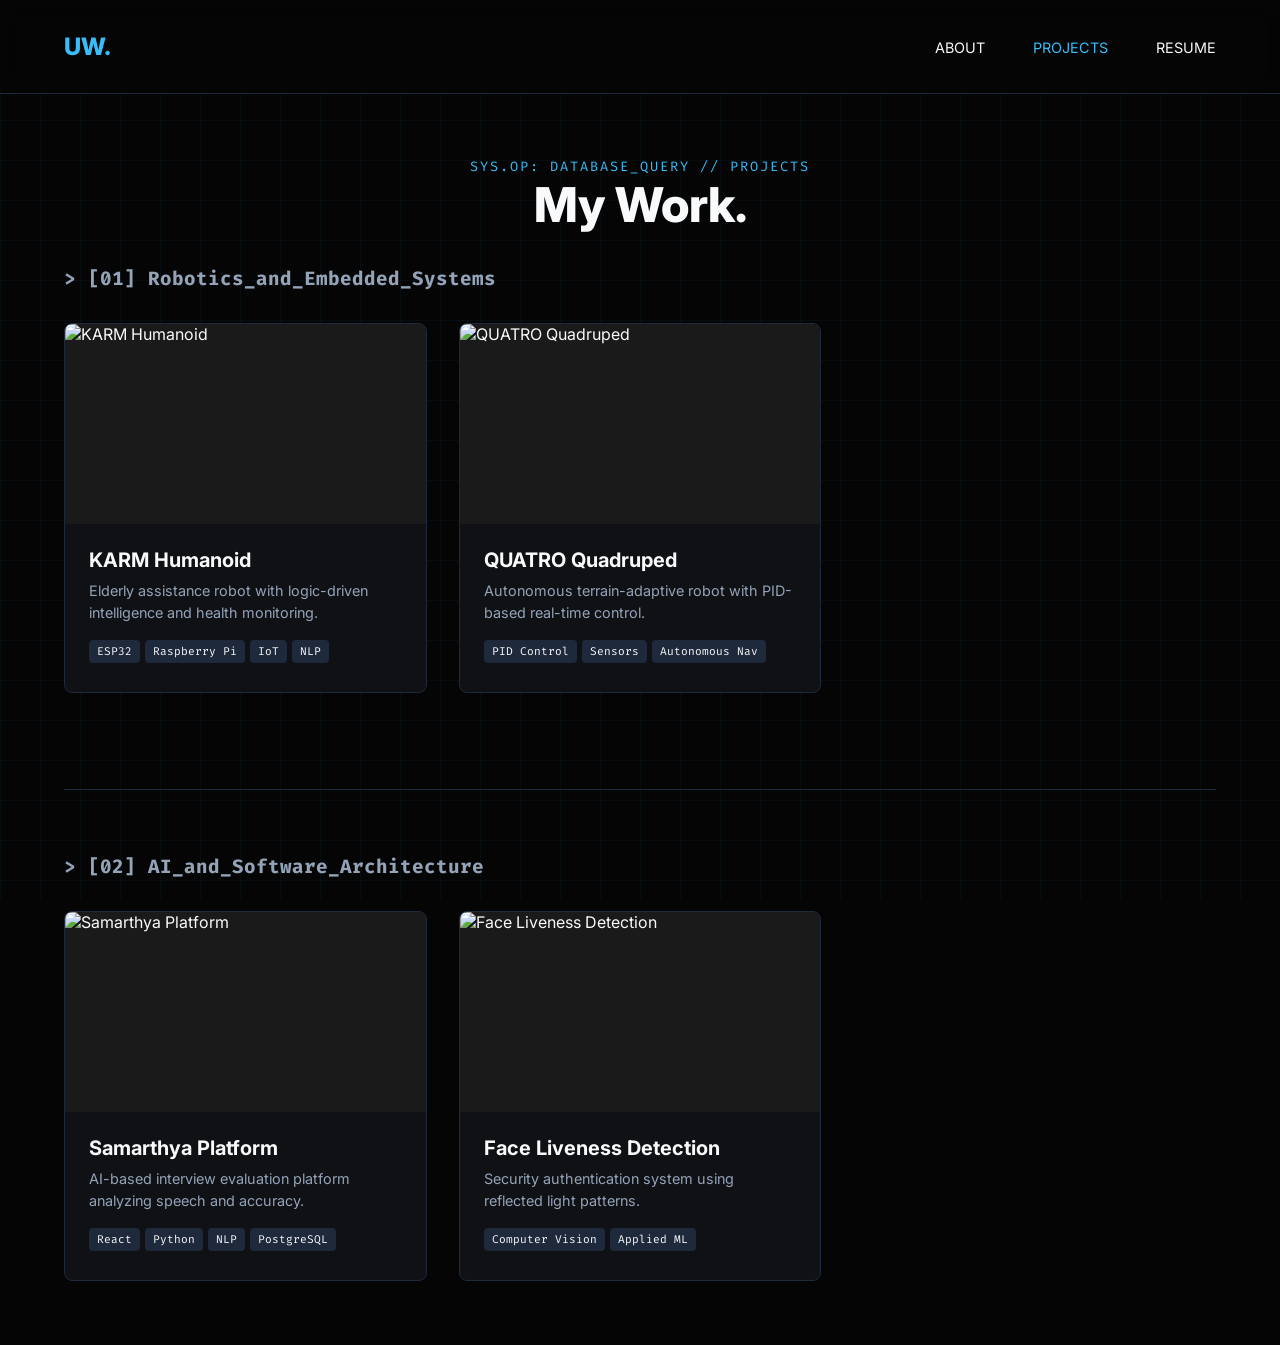
==== projects.html @ e4fb8365 "Create projects.html" ====
<!DOCTYPE html>
<html lang="en">
<head>
    <meta charset="UTF-8">
    <meta name="viewport" content="width=device-width, initial-scale=1.0">
    <title>Projects | Uday Wasu</title>
    <link href="https://fonts.googleapis.com/css2?family=Inter:wght@300;400;600;800&family=Fira+Code:wght@400;600&display=swap" rel="stylesheet">
    <style>
        :root {
            --bg-color: #050505;
            --card-bg: #0f1115;
            --accent: #38bdf8;
            --accent-hw: #fb923c; /* Orange for hardware */
            --text-main: #f8fafc;
            --text-dim: #94a3b8;
            --border-color: #1e293b;
        }

        * { margin: 0; padding: 0; box-sizing: border-box; }

        body {
            font-family: 'Inter', sans-serif;
            background-color: var(--bg-color);
            color: var(--text-main);
            overflow-x: hidden;
        }

        /* Subtle Blueprint Background (Consistent with Home) */
        .blueprint-bg {
            position: fixed;
            top: 0; left: 0; width: 100vw; height: 100vh;
            background-image: 
                linear-gradient(rgba(56, 189, 248, 0.05) 1px, transparent 1px),
                linear-gradient(90deg, rgba(56, 189, 248, 0.05) 1px, transparent 1px);
            background-size: 40px 40px;
            z-index: -1;
            pointer-events: none;
        }

        /* Navigation */
        nav {
            display: flex; justify-content: space-between; align-items: center;
            padding: 2rem 5%; background: rgba(5, 5, 5, 0.8);
            backdrop-filter: blur(10px); position: sticky; top: 0; z-index: 100;
            border-bottom: 1px solid var(--border-color);
        }
        .logo img { height: 40px; filter: drop-shadow(0 0 8px rgba(56,189,248,0.5)); }
        nav ul { display: flex; list-style: none; gap: 3rem; }
        nav a { text-decoration: none; color: var(--text-main); font-size: 0.9rem; text-transform: uppercase; transition: color 0.3s; }
        nav a:hover, nav a.active { color: var(--accent); }

        /* Page Header */
        .page-header { padding: 4rem 5% 2rem; text-align: center; }
        .page-header h1 { font-size: 3rem; font-weight: 800; }
        .system-status { font-family: 'Fira Code', monospace; color: var(--accent); font-size: 0.85rem; letter-spacing: 2px; }

        /* Project Sections */
        .section-title { font-family: 'Fira Code', monospace; font-size: 1.2rem; color: var(--text-dim); margin-bottom: 2rem; padding: 0 5%; }
        
        .project-grid {
            display: grid; grid-template-columns: repeat(auto-fill, minmax(320px, 1fr));
            gap: 2rem; padding: 0 5% 4rem;
        }

        /* The Cards */
        .card {
            background: var(--card-bg); border: 1px solid var(--border-color);
            border-radius: 8px; overflow: hidden; cursor: pointer;
            transition: all 0.3s ease; display: flex; flex-direction: column;
        }
        .card:hover { border-color: var(--accent); transform: translateY(-5px); box-shadow: 0 10px 30px rgba(56, 189, 248, 0.1); }
        
        .card-img-container { width: 100%; height: 200px; overflow: hidden; background: #1a1a1a; }
        .card-img-container img { width: 100%; height: 100%; object-fit: cover; transition: transform 0.5s ease; }
        .card:hover .card-img-container img { transform: scale(1.05); }
        
        .card-content { padding: 1.5rem; flex-grow: 1; }
        .card-title { font-size: 1.25rem; margin-bottom: 0.5rem; }
        .card-desc { color: var(--text-dim); font-size: 0.9rem; line-height: 1.5; margin-bottom: 1rem; }
        .tag { display: inline-block; font-family: 'Fira Code', monospace; font-size: 0.7rem; padding: 4px 8px; border-radius: 4px; background: #1e293b; margin: 0 5px 5px 0; }

        /* Animated Partition (The "Laser" Scanner) */
        .partition {
            width: 90%; height: 1px; background: var(--border-color);
            margin: 2rem auto 4rem; position: relative; overflow: hidden;
        }
        .partition::after {
            content: ''; position: absolute; top: 0; left: -50%; width: 50%; height: 100%;
            background: linear-gradient(90deg, transparent, var(--accent), transparent);
            animation: scan 4s infinite linear;
        }
        @keyframes scan { 0% { left: -50%; } 100% { left: 100%; } }

        /* Modal (Detailed View) */
        .modal-overlay {
            position: fixed; top: 0; left: 0; width: 100vw; height: 100vh;
            background: rgba(5, 5, 5, 0.95); backdrop-filter: blur(10px);
            z-index: 1000; opacity: 0; pointer-events: none; transition: opacity 0.3s ease;
            display: flex; justify-content: center; align-items: center; padding: 2rem;
        }
        .modal-overlay.active { opacity: 1; pointer-events: all; }
        
        .modal-content {
            background: var(--card-bg); width: 100%; max-width: 900px; max-height: 90vh;
            border: 1px solid var(--accent); border-radius: 12px; overflow-y: auto;
            position: relative; transform: translateY(20px); transition: transform 0.3s ease;
        }
        .modal-overlay.active .modal-content { transform: translateY(0); }
        
        .close-btn {
            position: sticky; top: 1rem; right: 1rem; float: right;
            background: var(--bg-color); border: 1px solid var(--border-color); color: white;
            width: 40px; height: 40px; border-radius: 50%; cursor: pointer;
            font-family: 'Fira Code', monospace; font-size: 1.2rem; z-index: 10;
        }
        .close-btn:hover { background: var(--accent); color: #000; }

        .modal-body { padding: 2rem; clear: both; }
        .modal-hero-img { width: 100%; height: 350px; object-fit: cover; border-radius: 8px; margin-bottom: 2rem; }
        .modal-title { font-size: 2.5rem; margin-bottom: 1rem; }
        .modal-text { color: var(--text-dim); line-height: 1.8; margin-bottom: 2rem; }
        
        .gallery-grid { display: grid; grid-template-columns: repeat(auto-fill, minmax(250px, 1fr)); gap: 1rem; margin-top: 2rem; }
        .gallery-grid img { width: 100%; height: 150px; object-fit: cover; border-radius: 4px; border: 1px solid var(--border-color); }

        /* Custom Scrollbar for Modal */
        .modal-content::-webkit-scrollbar { width: 8px; }
        .modal-content::-webkit-scrollbar-track { background: var(--bg-color); }
        .modal-content::-webkit-scrollbar-thumb { background: var(--border-color); border-radius: 4px; }
        .modal-content::-webkit-scrollbar-thumb:hover { background: var(--accent); }
    </style>
</head>
<body>

    <div class="blueprint-bg"></div>

    <nav>
        <div class="logo">
            <img src="logowu.png" alt="UW Logo" onerror="this.outerHTML='<h2 style=\'color:var(--accent); font-weight:800;\'>UW.</h2>'">
        </div>
        <ul>
            <li><a href="index.html">About</a></li>
            <li><a href="projects.html" class="active">Projects</a></li>
            <li><a href="resume.html">Resume</a></li>
        </ul>
    </nav>

    <div class="page-header">
        <div class="system-status">SYS.OP: DATABASE_QUERY // PROJECTS</div>
        <h1>My Work.</h1>
    </div>

    <h2 class="section-title">> [01] Robotics_and_Embedded_Systems</h2>
    <div class="project-grid" id="hardware-grid">
        </div>

    <div class="partition"></div>

    <h2 class="section-title">> [02] AI_and_Software_Architecture</h2>
    <div class="project-grid" id="software-grid">
        </div>

    <div class="modal-overlay" id="projectModal" onclick="closeModal(event)">
        <div class="modal-content" onclick="event.stopPropagation()">
            <button class="close-btn" onclick="closeModal(null, true)">X</button>
            <div class="modal-body">
                <img src="" alt="Cover" class="modal-hero-img" id="modalHero">
                <h2 class="modal-title" id="modalTitle">Project Title</h2>
                <div id="modalTags" style="margin-bottom: 1.5rem;"></div>
                <div class="modal-text" id="modalDesc">Project description goes here...</div>
                
                <h3 style="font-family: 'Fira Code', monospace; font-size: 1rem; border-bottom: 1px solid var(--border-color); padding-bottom: 10px; margin-bottom: 15px;">Additional Visuals</h3>
                <div class="gallery-grid" id="modalGallery">
                    </div>
            </div>
        </div>
    </div>

    <script>
        // --- 1. THE MODULAR DATA ARRAY ---
        // To add a new project, just copy one of these blocks and change the text/images.
        const projects = [
            {
                id: "karm",
                category: "hardware",
                title: "KARM Humanoid",
                shortDesc: "Elderly assistance robot with logic-driven intelligence and health monitoring.",
                longDesc: "Designed and developed a humanoid robotic system for elderly assistance. Focus was placed on mechanical design, electronics system architecture, and hardware component selection. Integrated logic-driven intelligence with basic NLP capabilities and vision-based perception using ESP32 and Raspberry Pi, enabling natural interaction.",
                tags: ["ESP32", "Raspberry Pi", "IoT", "NLP"],
                coverImg: "https://images.unsplash.com/photo-1485827404703-89b55fcc595e?auto=format&fit=crop&q=80&w=800", // Replace with your image paths like 'assets/karm-cover.jpg'
                gallery: [
                    "https://images.unsplash.com/photo-1531746790731-6c087fecd65a?auto=format&fit=crop&q=80&w=400",
                    "https://images.unsplash.com/photo-1589254065878-42c9da997008?auto=format&fit=crop&q=80&w=400"
                ]
            },
            {
                id: "quatro",
                category: "hardware",
                title: "QUATRO Quadruped",
                shortDesc: "Autonomous terrain-adaptive robot with PID-based real-time control.",
                longDesc: "Designed and built a four-legged robotic platform for industrial inspection and surveillance. Implemented PID-based real-time control for smooth locomotion across rough, inclined, and obstacle-laden terrain. Developed the embedded control system on ESP32, ensuring robust hardware–software integration and reliable autonomous navigation.",
                tags: ["PID Control", "Sensors", "Autonomous Nav"],
                coverImg: "https://images.unsplash.com/photo-1620641788421-7a1c342ea42e?auto=format&fit=crop&q=80&w=800",
                gallery: []
            },
            {
                id: "samarthya",
                category: "software",
                title: "Samarthya Platform",
                shortDesc: "AI-based interview evaluation platform analyzing speech and accuracy.",
                longDesc: "Developed an AI-driven interview evaluation platform analyzing speech rate, prosody, pitch, vocabulary usage, and answer accuracy to deliver actionable user feedback. Built the full-stack system using React, Express, PostgreSQL, and Python. Enabled data-driven interview insights by integrating AI and NLP pipelines.",
                tags: ["React", "Python", "NLP", "PostgreSQL"],
                coverImg: "https://images.unsplash.com/photo-1551288049-bebda4e38f71?auto=format&fit=crop&q=80&w=800",
                gallery: [
                    "https://images.unsplash.com/photo-1555066931-4365d14bab8c?auto=format&fit=crop&q=80&w=400"
                ]
            },
            {
                id: "liveness",
                category: "software",
                title: "Face Liveness Detection",
                shortDesc: "Security authentication system using reflected light patterns.",
                longDesc: "Developed a Face Liveness Detection System using reflected light to prevent spoofing in authentication processes. Combined computer vision techniques and applied machine learning to analyze the reflection mapping on 3D facial structures versus 2D flat surfaces (like a photograph).",
                tags: ["Computer Vision", "Applied ML"],
                coverImg: "https://images.unsplash.com/photo-1526374965328-7f61d4dc18c5?auto=format&fit=crop&q=80&w=800",
                gallery: []
            }
        ];

        // --- 2. DYNAMICALLY BUILD THE CARDS ---
        const hwGrid = document.getElementById('hardware-grid');
        const swGrid = document.getElementById('software-grid');

        projects.forEach(proj => {
            // Generate tags HTML
            let tagsHtml = proj.tags.map(tag => `<span class="tag">${tag}</span>`).join('');
            
            // Build the card HTML
            const cardHtml = `
                <div class="card" onclick="openModal('${proj.id}')">
                    <div class="card-img-container">
                        <img src="${proj.coverImg}" alt="${proj.title}">
                    </div>
                    <div class="card-content">
                        <h3 class="card-title">${proj.title}</h3>
                        <p class="card-desc">${proj.shortDesc}</p>
                        <div>${tagsHtml}</div>
                    </div>
                </div>
            `;

            // Append to correct partition
            if (proj.category === 'hardware') {
                hwGrid.innerHTML += cardHtml;
            } else {
                swGrid.innerHTML += cardHtml;
            }
        });

        // --- 3. MODAL LOGIC ---
        const modal = document.getElementById('projectModal');

        function openModal(projectId) {
            // Find the project data
            const proj = projects.find(p => p.id === projectId);
            
            // Populate Modal Content
            document.getElementById('modalHero').src = proj.coverImg;
            document.getElementById('modalTitle').innerText = proj.title;
            document.getElementById('modalDesc').innerText = proj.longDesc;
            
            // Populate Tags
            document.getElementById('modalTags').innerHTML = proj.tags.map(tag => `<span class="tag" style="background:var(--bg-color); border:1px solid var(--accent);">${tag}</span>`).join('');
            
            // Populate Gallery
            const galleryContainer = document.getElementById('modalGallery');
            if (proj.gallery && proj.gallery.length > 0) {
                galleryContainer.style.display = 'grid';
                galleryContainer.innerHTML = proj.gallery.map(imgSrc => `<img src="${imgSrc}" alt="Gallery image">`).join('');
            } else {
                galleryContainer.style.display = 'none'; // Hide if no extra photos
            }

            // Show Modal and lock body scrolling
            modal.classList.add('active');
            document.body.style.overflow = 'hidden';
        }

        function closeModal(event, forceClose = false) {
            // Close if clicking the background overlay OR the X button
            if (forceClose || event.target === modal) {
                modal.classList.remove('active');
                document.body.style.overflow = 'auto'; // Restore scrolling
            }
        }
    </script>
</body>
</html>
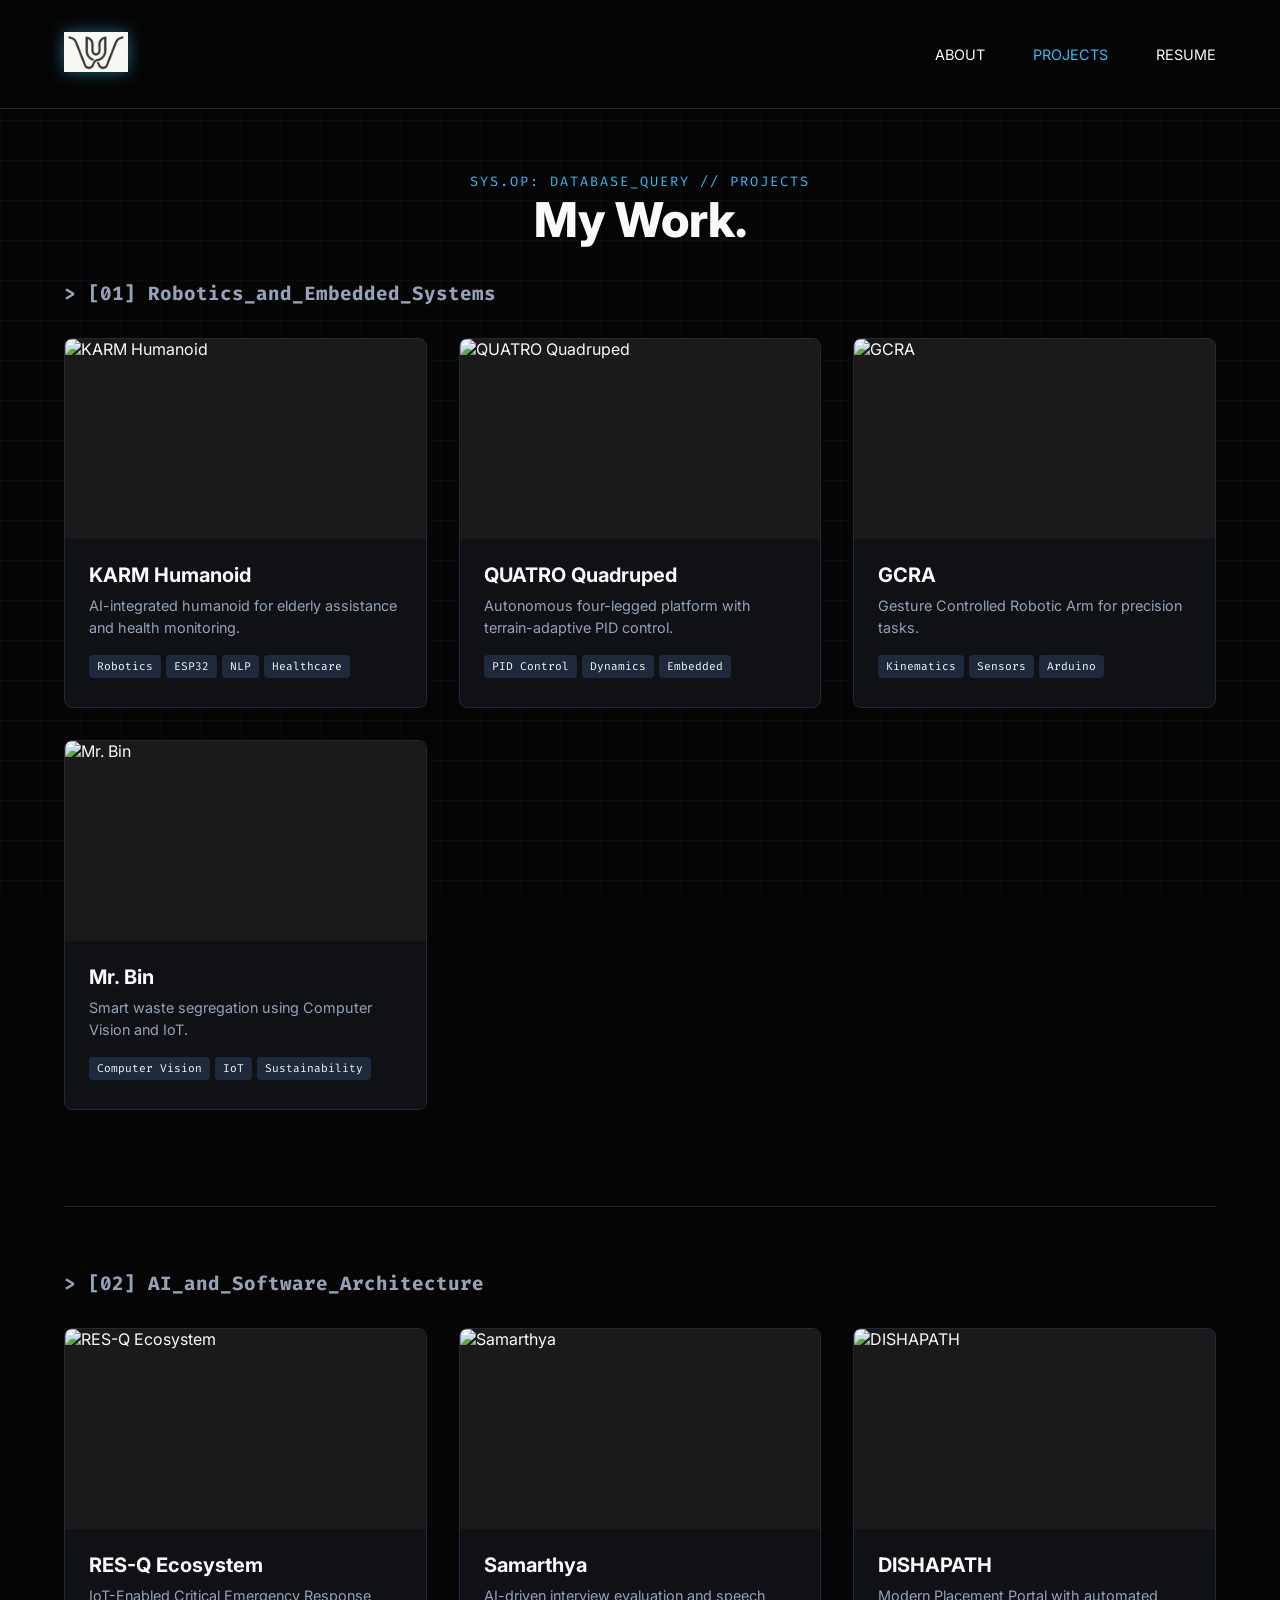
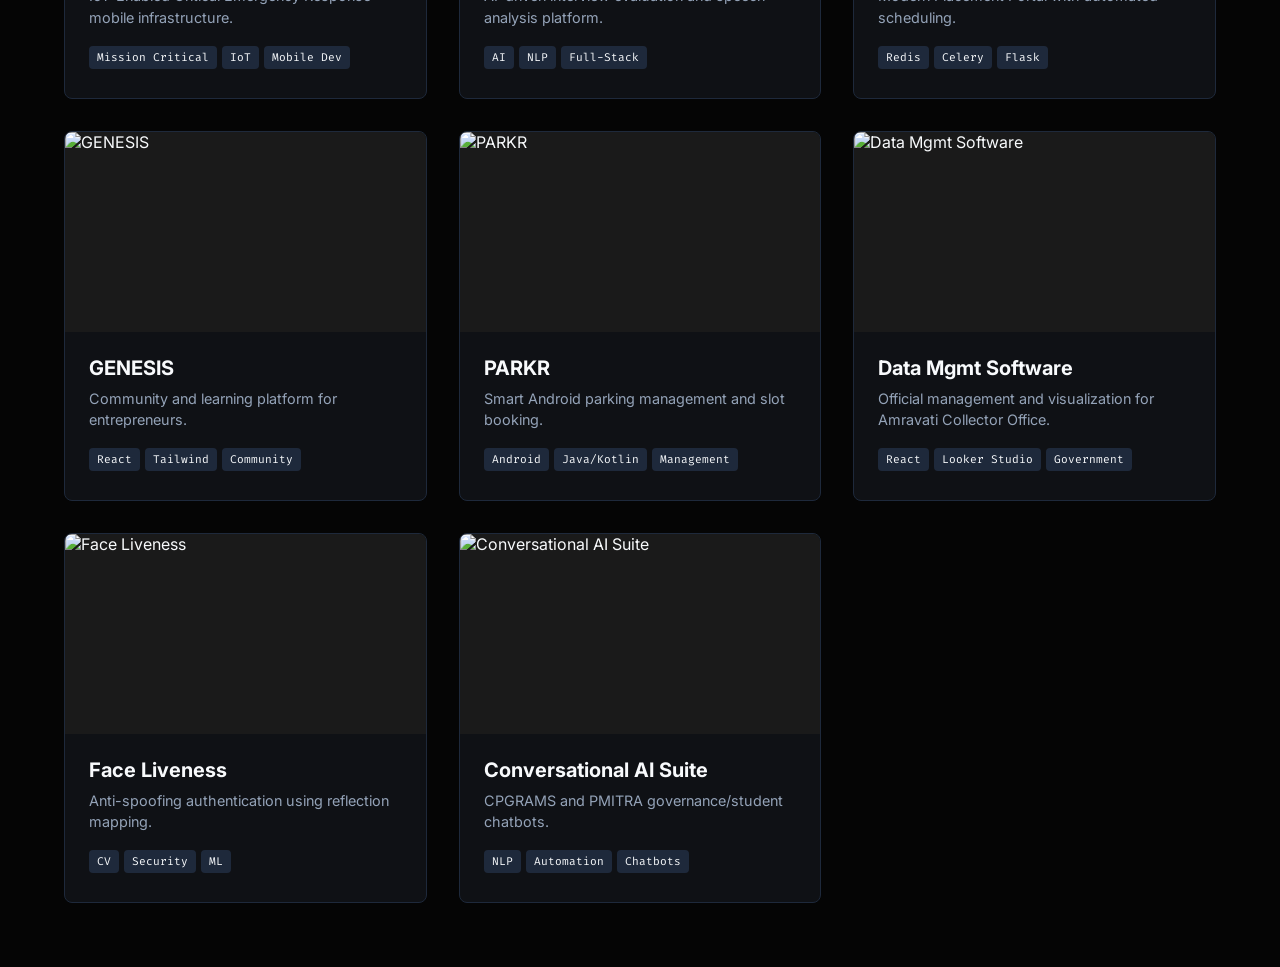
==== commit f3a8e196: "Update projects.html" ====
--- a/projects.html
+++ b/projects.html
@@ -179,54 +179,132 @@
     <script>
         // --- 1. THE MODULAR DATA ARRAY ---
         // To add a new project, just copy one of these blocks and change the text/images.
+       // --- 1. THE MODULAR DATA ARRAY ---
         const projects = [
+            // --- HARDWARE / ROBOTICS ---
             {
                 id: "karm",
                 category: "hardware",
                 title: "KARM Humanoid",
-                shortDesc: "Elderly assistance robot with logic-driven intelligence and health monitoring.",
-                longDesc: "Designed and developed a humanoid robotic system for elderly assistance. Focus was placed on mechanical design, electronics system architecture, and hardware component selection. Integrated logic-driven intelligence with basic NLP capabilities and vision-based perception using ESP32 and Raspberry Pi, enabling natural interaction.",
-                tags: ["ESP32", "Raspberry Pi", "IoT", "NLP"],
-                coverImg: "https://images.unsplash.com/photo-1485827404703-89b55fcc595e?auto=format&fit=crop&q=80&w=800", // Replace with your image paths like 'assets/karm-cover.jpg'
-                gallery: [
-                    "https://images.unsplash.com/photo-1531746790731-6c087fecd65a?auto=format&fit=crop&q=80&w=400",
-                    "https://images.unsplash.com/photo-1589254065878-42c9da997008?auto=format&fit=crop&q=80&w=400"
-                ]
+                shortDesc: "AI-integrated humanoid for elderly assistance and health monitoring.",
+                longDesc: "A multi-modal robotic system focusing on mechanical design and hardware-software integration. Features include health-monitoring sensor arrays, logic-driven intelligence using ESP32/Raspberry Pi, and basic NLP for natural human interaction.",
+                tags: ["Robotics", "ESP32", "NLP", "Healthcare"],
+                coverImg: "https://images.unsplash.com/photo-1531746790731-6c087fecd65a?q=80&w=1000",
+                gallery: []
             },
             {
                 id: "quatro",
                 category: "hardware",
                 title: "QUATRO Quadruped",
-                shortDesc: "Autonomous terrain-adaptive robot with PID-based real-time control.",
-                longDesc: "Designed and built a four-legged robotic platform for industrial inspection and surveillance. Implemented PID-based real-time control for smooth locomotion across rough, inclined, and obstacle-laden terrain. Developed the embedded control system on ESP32, ensuring robust hardware–software integration and reliable autonomous navigation.",
-                tags: ["PID Control", "Sensors", "Autonomous Nav"],
-                coverImg: "https://images.unsplash.com/photo-1620641788421-7a1c342ea42e?auto=format&fit=crop&q=80&w=800",
+                shortDesc: "Autonomous four-legged platform with terrain-adaptive PID control.",
+                longDesc: "Designed for industrial inspection, QUATRO uses real-time PID control to navigate rough and inclined terrains. Integrated environmental sensors allow for autonomous decision-making and obstacle avoidance.",
+                tags: ["PID Control", "Dynamics", "Embedded"],
+                coverImg: "https://images.unsplash.com/photo-1620641788421-7a1c342ea42e?q=80&w=1000",
+                gallery: []
+            },
+            {
+                id: "gcra",
+                category: "hardware",
+                title: "GCRA",
+                shortDesc: "Gesture Controlled Robotic Arm for precision tasks.",
+                longDesc: "A hardware-software hybrid project utilizing flex sensors and accelerometers to map human hand gestures to a multi-DOF robotic arm in real-time.",
+                tags: ["Kinematics", "Sensors", "Arduino"],
+                coverImg: "https://images.unsplash.com/photo-1561557944-6e7860d1a7eb?q=80&w=1000",
+                gallery: []
+            },
+            {
+                id: "mr-bin",
+                category: "hardware",
+                title: "Mr. Bin",
+                shortDesc: "Smart waste segregation using Computer Vision and IoT.",
+                longDesc: "An automated waste management system that uses an off-the-shelf camera and a vision model to classify and segregate waste into biodegradable and non-biodegradable categories automatically.",
+                tags: ["Computer Vision", "IoT", "Sustainability"],
+                coverImg: "https://images.unsplash.com/photo-1532996122724-e3c354a0b15b?q=80&w=1000",
+                gallery: []
+            },
+
+            // --- SOFTWARE / AI ---
+            {
+                id: "resq",
+                category: "software",
+                title: "RES-Q Ecosystem",
+                shortDesc: "IoT-Enabled Critical Emergency Response mobile infrastructure.",
+                longDesc: "A mission-critical 'Push' model for medical emergencies. Uses the Haversine formula for 25km-radius specialized center routing. Features multi-vector SOS (Cardiac, Accident) and real-time vitals transmission to hospitals before arrival.",
+                tags: ["Mission Critical", "IoT", "Mobile Dev"],
+                coverImg: "https://images.unsplash.com/photo-1516574187841-cb9cc2ca948b?q=80&w=1000",
                 gallery: []
             },
             {
                 id: "samarthya",
                 category: "software",
-                title: "Samarthya Platform",
-                shortDesc: "AI-based interview evaluation platform analyzing speech and accuracy.",
-                longDesc: "Developed an AI-driven interview evaluation platform analyzing speech rate, prosody, pitch, vocabulary usage, and answer accuracy to deliver actionable user feedback. Built the full-stack system using React, Express, PostgreSQL, and Python. Enabled data-driven interview insights by integrating AI and NLP pipelines.",
-                tags: ["React", "Python", "NLP", "PostgreSQL"],
-                coverImg: "https://images.unsplash.com/photo-1551288049-bebda4e38f71?auto=format&fit=crop&q=80&w=800",
-                gallery: [
-                    "https://images.unsplash.com/photo-1555066931-4365d14bab8c?auto=format&fit=crop&q=80&w=400"
-                ]
+                title: "Samarthya",
+                shortDesc: "AI-driven interview evaluation and speech analysis platform.",
+                longDesc: "Full-stack platform (React/Python/PostgreSQL) that analyzes prosody, pitch, and accuracy to provide data-driven feedback for interviewees.",
+                tags: ["AI", "NLP", "Full-Stack"],
+                coverImg: "https://images.unsplash.com/photo-1551288049-bebda4e38f71?q=80&w=1000",
+                gallery: []
+            },
+            {
+                id: "dishapath",
+                category: "software",
+                title: "DISHAPATH",
+                shortDesc: "Modern Placement Portal with automated scheduling.",
+                longDesc: "Advanced application utilizing Flask, Celery, and Redis for background task management and scheduled job processing for students and recruiters.",
+                tags: ["Redis", "Celery", "Flask"],
+                coverImg: "https://images.unsplash.com/photo-1521737604893-d14cc237f11d?q=80&w=1000",
+                gallery: []
+            },
+            {
+                id: "genesis",
+                category: "software",
+                title: "GENESIS",
+                shortDesc: "Community and learning platform for entrepreneurs.",
+                longDesc: "A tailored web ecosystem for start-up founders built with React and Tailwind CSS, backed by a Flask API.",
+                tags: ["React", "Tailwind", "Community"],
+                coverImg: "https://images.unsplash.com/photo-1556761175-b413da4baf72?q=80&w=1000",
+                gallery: []
+            },
+            {
+                id: "parkr",
+                category: "software",
+                title: "PARKR",
+                shortDesc: "Smart Android parking management and slot booking.",
+                longDesc: "Streamlines urban parking by allowing users to find, reserve, and manage 4-wheeler parking slots efficiently via a mobile interface.",
+                tags: ["Android", "Java/Kotlin", "Management"],
+                coverImg: "https://images.unsplash.com/photo-1506521781263-d8422e82f27a?q=80&w=1000",
+                gallery: []
+            },
+            {
+                id: "collector-office",
+                category: "software",
+                title: "Data Mgmt Software",
+                shortDesc: "Official management and visualization for Amravati Collector Office.",
+                longDesc: "Custom-built React and Express application integrated with Looker Studio for high-level data visualization and administrative management.",
+                tags: ["React", "Looker Studio", "Government"],
+                coverImg: "https://images.unsplash.com/photo-1460925895917-afdab827c52f?q=80&w=1000",
+                gallery: []
             },
             {
                 id: "liveness",
                 category: "software",
-                title: "Face Liveness Detection",
-                shortDesc: "Security authentication system using reflected light patterns.",
-                longDesc: "Developed a Face Liveness Detection System using reflected light to prevent spoofing in authentication processes. Combined computer vision techniques and applied machine learning to analyze the reflection mapping on 3D facial structures versus 2D flat surfaces (like a photograph).",
-                tags: ["Computer Vision", "Applied ML"],
-                coverImg: "https://images.unsplash.com/photo-1526374965328-7f61d4dc18c5?auto=format&fit=crop&q=80&w=800",
+                title: "Face Liveness",
+                shortDesc: "Anti-spoofing authentication using reflection mapping.",
+                longDesc: "Security system using computer vision to differentiate between 3D facial structures and 2D spoof attempts (photos/videos).",
+                tags: ["CV", "Security", "ML"],
+                coverImg: "https://images.unsplash.com/photo-1550751827-4bd374c3f58b?q=80&w=1000",
+                gallery: []
+            },
+            {
+                id: "chatbots",
+                category: "software",
+                title: "Conversational AI Suite",
+                shortDesc: "CPGRAMS and PMITRA governance/student chatbots.",
+                longDesc: "Basic NLP-driven chatbots designed for grievance management and resolving parent/student queries efficiently.",
+                tags: ["NLP", "Automation", "Chatbots"],
+                coverImg: "https://images.unsplash.com/photo-1531746790731-6c087fecd65a?q=80&w=1000",
                 gallery: []
             }
         ];
-
         // --- 2. DYNAMICALLY BUILD THE CARDS ---
         const hwGrid = document.getElementById('hardware-grid');
         const swGrid = document.getElementById('software-grid');
